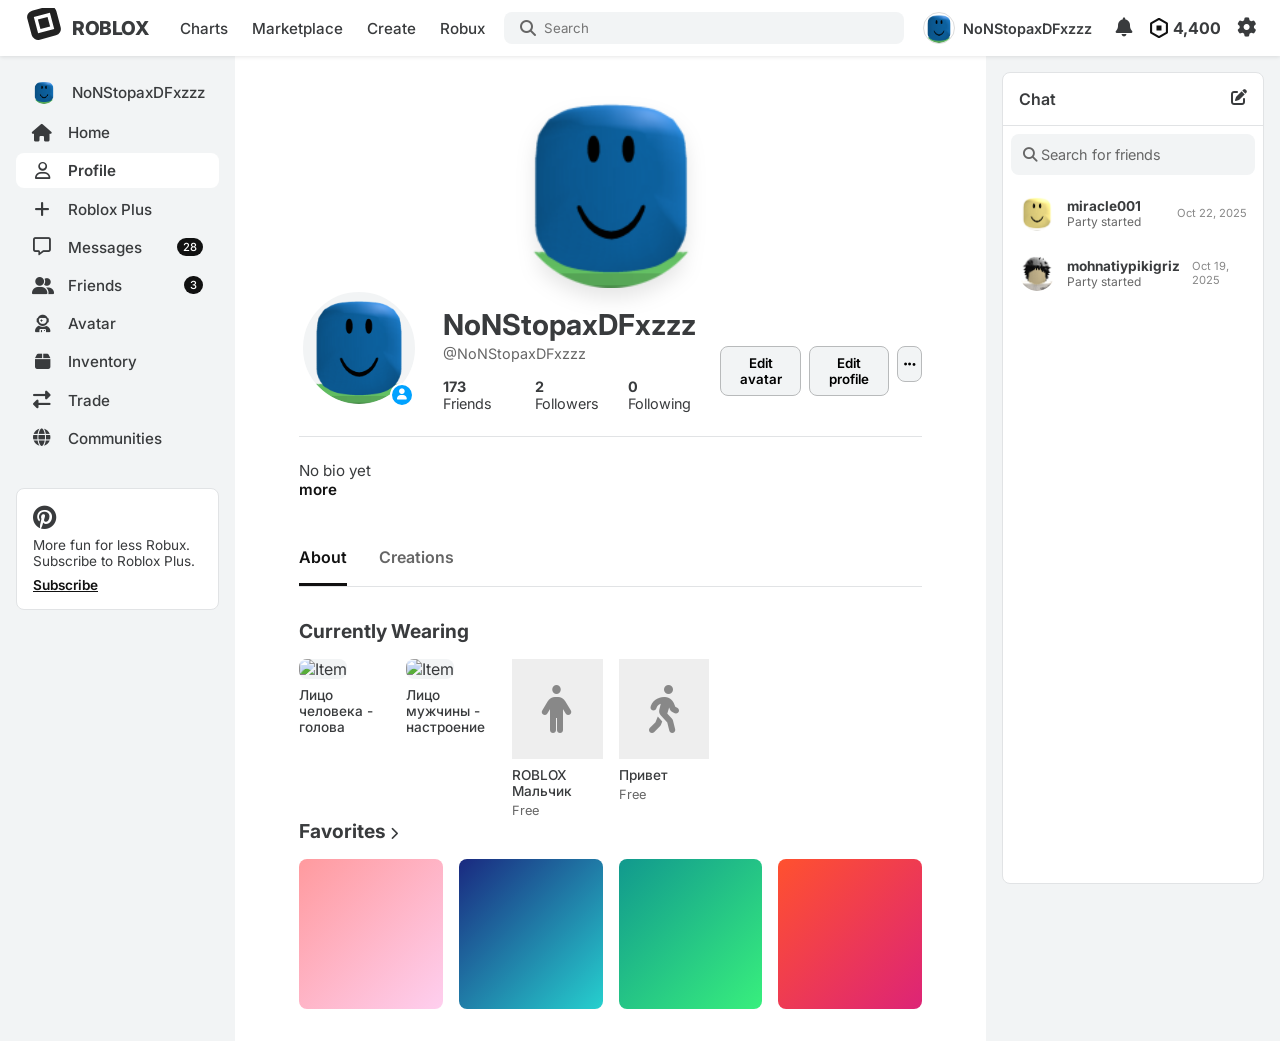
==== profile.html @ b8a40f59 "Add Roblox profile mockup page with fast Robux counting animation" ====
<!DOCTYPE html>
<html lang="en">
<head>
    <meta charset="UTF-8">
    <meta name="viewport" content="width=device-width, initial-scale=1.0">
    <title>NoNStopaxDFxzzz - Roblox</title>
    <link rel="stylesheet" href="profile.css">
    <link href="https://fonts.googleapis.com/css2?family=Inter:wght@400;500;600;700&display=swap" rel="stylesheet">
    <link rel="stylesheet" href="https://cdnjs.cloudflare.com/ajax/libs/font-awesome/6.4.0/css/all.min.css">
</head>
<body>
    <!-- Top Navbar -->
    <nav class="navbar">
        <div class="nav-left">
            <div class="roblox-logo">
                <svg width="40" height="40" viewBox="0 0 120 120" xmlns="http://www.w3.org/2000/svg">
                    <rect x="25" y="10" width="70" height="70" fill="none" stroke="#222" stroke-width="20" rx="10" transform="rotate(-15 60 45)" />
                    <rect x="45" y="30" width="30" height="30" fill="#222" transform="rotate(-15 60 45)" />
                </svg>
                <span>ROBLOX</span>
            </div>
            <ul class="nav-links">
                <li><a href="#">Charts</a></li>
                <li><a href="#">Marketplace</a></li>
                <li><a href="#">Create</a></li>
                <li><a href="#">Robux</a></li>
            </ul>
        </div>
        <div class="nav-search">
            <i class="fa-solid fa-search"></i>
            <input type="text" placeholder="Search">
        </div>
        <div class="nav-right">
            <div class="nav-user">
                <img src="avatar4.png" alt="User">
                <span>NoNStopaxDFxzzz</span>
            </div>
            <div class="nav-icons">
                <i class="fa-solid fa-bell"></i>
                <div class="robux-balance">
                    <svg class="robux-icon" viewBox="0 0 24 24" xmlns="http://www.w3.org/2000/svg">
                        <polygon points="12 1, 21.5 6.5, 21.5 17.5, 12 23, 2.5 17.5, 2.5 6.5" fill="none" stroke="#111" stroke-width="2.5" stroke-linejoin="round"/>
                        <rect x="9" y="9" width="6" height="6" fill="#111"/>
                    </svg>
                    <span id="robuxCounter">0</span>
                </div>
                <i class="fa-solid fa-gear"></i>
            </div>
        </div>
    </nav>

    <div class="main-layout">
        <!-- Left Sidebar -->
        <aside class="sidebar">
            <ul class="sidebar-menu">
                <li><a href="#"><img src="avatar4.png" alt="Profile"> NoNStopaxDFxzzz</a></li>
                <li><a href="#"><i class="fa-solid fa-house"></i> Home</a></li>
                <li class="active"><a href="#"><i class="fa-regular fa-user"></i> Profile</a></li>
                <li><a href="#"><i class="fa-solid fa-plus"></i> Roblox Plus</a></li>
                <li><a href="#"><i class="fa-regular fa-message"></i> Messages <span class="badge">28</span></a></li>
                <li><a href="#"><i class="fa-solid fa-user-group"></i> Friends <span class="badge">3</span></a></li>
                <li><a href="#"><i class="fa-solid fa-user-astronaut"></i> Avatar</a></li>
                <li><a href="#"><i class="fa-solid fa-box"></i> Inventory</a></li>
                <li><a href="#"><i class="fa-solid fa-right-left"></i> Trade</a></li>
                <li><a href="#"><i class="fa-solid fa-globe"></i> Communities</a></li>
            </ul>
            <div class="roblox-plus-ad">
                <i class="fa-brands fa-pinterest"></i>
                <p>More fun for less Robux. Subscribe to Roblox Plus.</p>
                <a href="#">Subscribe</a>
            </div>
        </aside>

        <!-- Main Content -->
        <main class="content">
            <div class="profile-header">
                <div class="big-avatar">
                    <img src="avatar4.png" alt="Big Avatar" class="floating-avatar">
                </div>
                <div class="profile-info">
                    <div class="profile-pic">
                        <img src="avatar4.png" alt="Profile">
                        <span class="online-status"><i class="fa-solid fa-user"></i></span>
                    </div>
                    <div class="profile-details">
                        <h1>NoNStopaxDFxzzz</h1>
                        <p class="username">@NoNStopaxDFxzzz</p>
                        
                        <div class="stats">
                            <span><strong>173</strong> Friends</span>
                            <span><strong>2</strong> Followers</span>
                            <span><strong>0</strong> Following</span>
                        </div>
                    </div>
                    <div class="profile-actions">
                        <button class="btn-secondary">Edit avatar</button>
                        <button class="btn-secondary">Edit profile</button>
                        <button class="btn-icon"><i class="fa-solid fa-ellipsis"></i></button>
                    </div>
                </div>
                <p class="bio">No bio yet<br><a href="#">more</a></p>
            </div>

            <div class="tabs">
                <div class="tab active">About</div>
                <div class="tab">Creations</div>
            </div>

            <div class="section">
                <h2>Currently Wearing</h2>
                <div class="grid wearing-grid">
                    <div class="item-card">
                        <img src="https://tr.rbxcdn.com/38c6edcb50633730ff4cf39ac8859840/150/150/AvatarHeadshot/Png" alt="Item">
                        <p>Лицо человека - голова</p>
                    </div>
                    <div class="item-card">
                        <img src="https://tr.rbxcdn.com/38c6edcb50633730ff4cf39ac8859840/150/150/AvatarHeadshot/Png" alt="Item">
                        <p>Лицо мужчины - настроение</p>
                    </div>
                    <div class="item-card">
                        <div style="height:100px; display:flex; align-items:center; justify-content:center; background:#eee;"><i class="fa-solid fa-person" style="font-size:3rem; color:#888;"></i></div>
                        <p>ROBLOX Мальчик</p>
                        <span class="free">Free</span>
                    </div>
                    <div class="item-card">
                        <div style="height:100px; display:flex; align-items:center; justify-content:center; background:#eee;"><i class="fa-solid fa-person-walking" style="font-size:3rem; color:#888;"></i></div>
                        <p>Привет</p>
                        <span class="free">Free</span>
                    </div>
                </div>
            </div>

            <div class="section">
                <h2>Favorites <i class="fa-solid fa-chevron-right" style="font-size: 0.8rem;"></i></h2>
                <div class="grid favorites-grid">
                    <div class="game-card" style="background: linear-gradient(135deg, #FF9A9E, #FECFEF);"></div>
                    <div class="game-card" style="background: linear-gradient(135deg, #1A2980, #26D0CE);"></div>
                    <div class="game-card" style="background: linear-gradient(135deg, #11998E, #38EF7D);"></div>
                    <div class="game-card" style="background: linear-gradient(135deg, #FF512F, #DD2476);"></div>
                </div>
            </div>
        </main>

        <!-- Right Chat Sidebar -->
        <aside class="chat-sidebar">
            <div class="chat-box">
                <div class="chat-header">
                    <span>Chat</span>
                    <i class="fa-solid fa-pen-to-square"></i>
                </div>
                <div class="chat-search">
                    <i class="fa-solid fa-search"></i> Search for friends
                </div>
                <ul class="chat-list">
                    <li>
                        <img src="avatar1.png" alt="Friend">
                        <div class="chat-info">
                            <strong>miracle001</strong>
                            <span>Party started</span>
                        </div>
                        <span class="date">Oct 22, 2025</span>
                    </li>
                    <li>
                        <img src="avatar2.png" alt="Friend">
                        <div class="chat-info">
                            <strong>mohnatiypikigriz</strong>
                            <span>Party started</span>
                        </div>
                        <span class="date">Oct 19, 2025</span>
                    </li>
                </ul>
            </div>
        </aside>
    </div>

    <script>
        // Animate Robux Counter Fast
        window.addEventListener('DOMContentLoaded', () => {
            const counter = document.getElementById('robuxCounter');
            let current = 0;
            const target = 25000;
            const duration = 2500; // 2.5 seconds
            const interval = 20;
            const step = (target / (duration / interval));

            // Start animation after a short delay for dramatic effect
            setTimeout(() => {
                const anim = setInterval(() => {
                    current += step;
                    if (current >= target) {
                        current = target;
                        clearInterval(anim);
                        counter.style.color = '#22c55e'; // Turn green upon finishing
                        counter.style.transform = 'scale(1.1)';
                        setTimeout(() => counter.style.transform = 'scale(1)', 200);
                    }
                    counter.textContent = Math.floor(current).toLocaleString();
                }, interval);
            }, 1000);
        });
    </script>
</body>
</html>
---- profile.css ----
* {
    margin: 0;
    padding: 0;
    box-sizing: border-box;
    font-family: 'Inter', sans-serif;
}

body {
    background-color: #f2f4f5;
    color: #393b3d;
    overflow-x: hidden;
}

a {
    text-decoration: none;
    color: inherit;
}

/* Navbar */
.navbar {
    display: flex;
    justify-content: space-between;
    align-items: center;
    background: white;
    padding: 0 1.5rem;
    height: 56px;
    box-shadow: 0 1px 4px rgba(0,0,0,0.1);
    position: sticky;
    top: 0;
    z-index: 100;
}

.nav-left {
    display: flex;
    align-items: center;
    gap: 2rem;
}

.roblox-logo {
    display: flex;
    align-items: center;
    gap: 0.5rem;
    font-weight: 800;
    font-size: 1.2rem;
    letter-spacing: -0.5px;
}

.nav-links {
    display: flex;
    list-style: none;
    gap: 1.5rem;
    font-size: 0.95rem;
    font-weight: 500;
}

.nav-links a:hover {
    text-decoration: underline;
}

.nav-search {
    display: flex;
    align-items: center;
    background: #f2f4f5;
    border-radius: 8px;
    padding: 0.5rem 1rem;
    width: 400px;
    color: #666;
}

.nav-search input {
    border: none;
    background: transparent;
    outline: none;
    margin-left: 0.5rem;
    width: 100%;
}

.nav-right {
    display: flex;
    align-items: center;
    gap: 1.5rem;
}

.nav-user {
    display: flex;
    align-items: center;
    gap: 0.5rem;
    font-weight: 600;
    font-size: 0.9rem;
}

.nav-user img {
    width: 32px;
    height: 32px;
    border-radius: 50%;
    border: 1px solid #ddd;
}

.nav-icons {
    display: flex;
    align-items: center;
    gap: 1rem;
    font-size: 1.2rem;
    color: #393b3d;
}

.robux-balance {
    display: flex;
    align-items: center;
    gap: 0.25rem;
    font-weight: 700;
    font-size: 1rem;
}

.robux-balance svg {
    width: 20px;
    height: 20px;
}

#robuxCounter {
    transition: transform 0.2s, color 0.3s;
    display: inline-block;
}

/* Main Layout */
.main-layout {
    display: flex;
    max-width: 1600px;
    margin: 0 auto;
}

/* Left Sidebar */
.sidebar {
    width: 240px;
    background: #f2f4f5;
    padding: 1rem;
    height: calc(100vh - 56px);
    position: sticky;
    top: 56px;
    overflow-y: auto;
}

.sidebar-menu {
    list-style: none;
}

.sidebar-menu li {
    margin-bottom: 0.2rem;
}

.sidebar-menu a {
    display: flex;
    align-items: center;
    gap: 1rem;
    padding: 0.5rem 1rem;
    border-radius: 8px;
    font-weight: 500;
    font-size: 0.95rem;
    transition: background 0.2s;
}

.sidebar-menu a:hover {
    background: #e1e3e5;
}

.sidebar-menu li.active a {
    background: white;
    font-weight: 600;
}

.sidebar-menu img {
    width: 24px;
    height: 24px;
    border-radius: 50%;
}

.sidebar-menu i {
    width: 20px;
    text-align: center;
    font-size: 1.1rem;
    color: #393b3d;
}

.badge {
    background: #111;
    color: white;
    font-size: 0.7rem;
    padding: 2px 6px;
    border-radius: 12px;
    margin-left: auto;
}

.roblox-plus-ad {
    margin-top: 2rem;
    background: white;
    padding: 1rem;
    border-radius: 8px;
    font-size: 0.85rem;
    border: 1px solid #e1e3e5;
}

.roblox-plus-ad i {
    font-size: 1.5rem;
    margin-bottom: 0.5rem;
}

.roblox-plus-ad a {
    display: block;
    margin-top: 0.5rem;
    color: #111;
    text-decoration: underline;
    font-weight: 600;
}

/* Content */
.content {
    flex: 1;
    background: white;
    padding: 2rem 4rem;
    min-height: 100vh;
}

.profile-header {
    position: relative;
    padding-top: 200px;
}

.big-avatar {
    position: absolute;
    top: 0;
    left: 50%;
    transform: translateX(-50%);
}

.floating-avatar {
    width: 200px;
    filter: drop-shadow(0 10px 10px rgba(0,0,0,0.1));
}

.profile-info {
    display: flex;
    align-items: flex-end;
    gap: 1.5rem;
    border-bottom: 1px solid #e1e3e5;
    padding-bottom: 1.5rem;
}

.profile-pic {
    position: relative;
}

.profile-pic img {
    width: 120px;
    height: 120px;
    border-radius: 50%;
    border: 4px solid white;
    background: #f2f4f5;
}

.online-status {
    position: absolute;
    bottom: 5px;
    right: 5px;
    background: #00a2ff;
    color: white;
    width: 24px;
    height: 24px;
    border-radius: 50%;
    display: flex;
    justify-content: center;
    align-items: center;
    font-size: 0.7rem;
    border: 2px solid white;
}

.profile-details {
    flex: 1;
}

.profile-details h1 {
    font-size: 1.8rem;
    margin-bottom: 0.2rem;
}

.username {
    color: #666;
    font-size: 0.9rem;
    margin-bottom: 1rem;
}

.stats {
    display: flex;
    gap: 1.5rem;
    font-size: 0.9rem;
}

.profile-actions {
    display: flex;
    gap: 0.5rem;
    margin-bottom: 1rem;
}

.btn-secondary {
    background: #f2f4f5;
    border: 1px solid #b8babb;
    padding: 0.5rem 1rem;
    border-radius: 8px;
    font-weight: 600;
    cursor: pointer;
}

.btn-icon {
    background: #f2f4f5;
    border: 1px solid #b8babb;
    width: 36px;
    height: 36px;
    border-radius: 8px;
    cursor: pointer;
}

.bio {
    margin-top: 1.5rem;
    font-size: 0.95rem;
}

.bio a {
    color: #111;
    font-weight: 600;
}

.tabs {
    display: flex;
    gap: 2rem;
    border-bottom: 1px solid #e1e3e5;
    margin: 2rem 0;
}

.tab {
    padding: 1rem 0;
    font-weight: 600;
    color: #666;
    cursor: pointer;
}

.tab.active {
    color: #111;
    border-bottom: 3px solid #111;
}

.section h2 {
    font-size: 1.2rem;
    margin-bottom: 1rem;
}

.grid {
    display: grid;
    gap: 1rem;
}

.wearing-grid {
    grid-template-columns: repeat(6, 1fr);
}

.favorites-grid {
    grid-template-columns: repeat(4, 1fr);
}

.item-card {
    background: white;
    border-radius: 8px;
}

.item-card img {
    width: 100%;
    border-radius: 8px;
    background: #f2f4f5;
}

.item-card p {
    font-size: 0.85rem;
    margin-top: 0.5rem;
    font-weight: 500;
}

.free {
    font-size: 0.8rem;
    color: #666;
}

.game-card {
    height: 150px;
    border-radius: 8px;
}

/* Right Sidebar */
.chat-sidebar {
    width: 300px;
    padding: 1rem;
    background: #f2f4f5;
    height: calc(100vh - 56px);
    position: sticky;
    top: 56px;
}

.chat-box {
    background: white;
    border-radius: 8px;
    border: 1px solid #e1e3e5;
    height: 100%;
    display: flex;
    flex-direction: column;
}

.chat-header {
    display: flex;
    justify-content: space-between;
    padding: 1rem;
    font-weight: 600;
    border-bottom: 1px solid #e1e3e5;
}

.chat-search {
    padding: 0.75rem;
    background: #f2f4f5;
    margin: 0.5rem;
    border-radius: 8px;
    color: #666;
    font-size: 0.9rem;
}

.chat-list {
    list-style: none;
    overflow-y: auto;
}

.chat-list li {
    display: flex;
    align-items: center;
    gap: 0.75rem;
    padding: 0.75rem 1rem;
    cursor: pointer;
}

.chat-list li:hover {
    background: #f9f9f9;
}

.chat-list img {
    width: 36px;
    height: 36px;
    border-radius: 50%;
}

.chat-info {
    flex: 1;
    display: flex;
    flex-direction: column;
    font-size: 0.85rem;
}

.chat-info span {
    color: #666;
    font-size: 0.75rem;
}

.date {
    font-size: 0.7rem;
    color: #888;
}
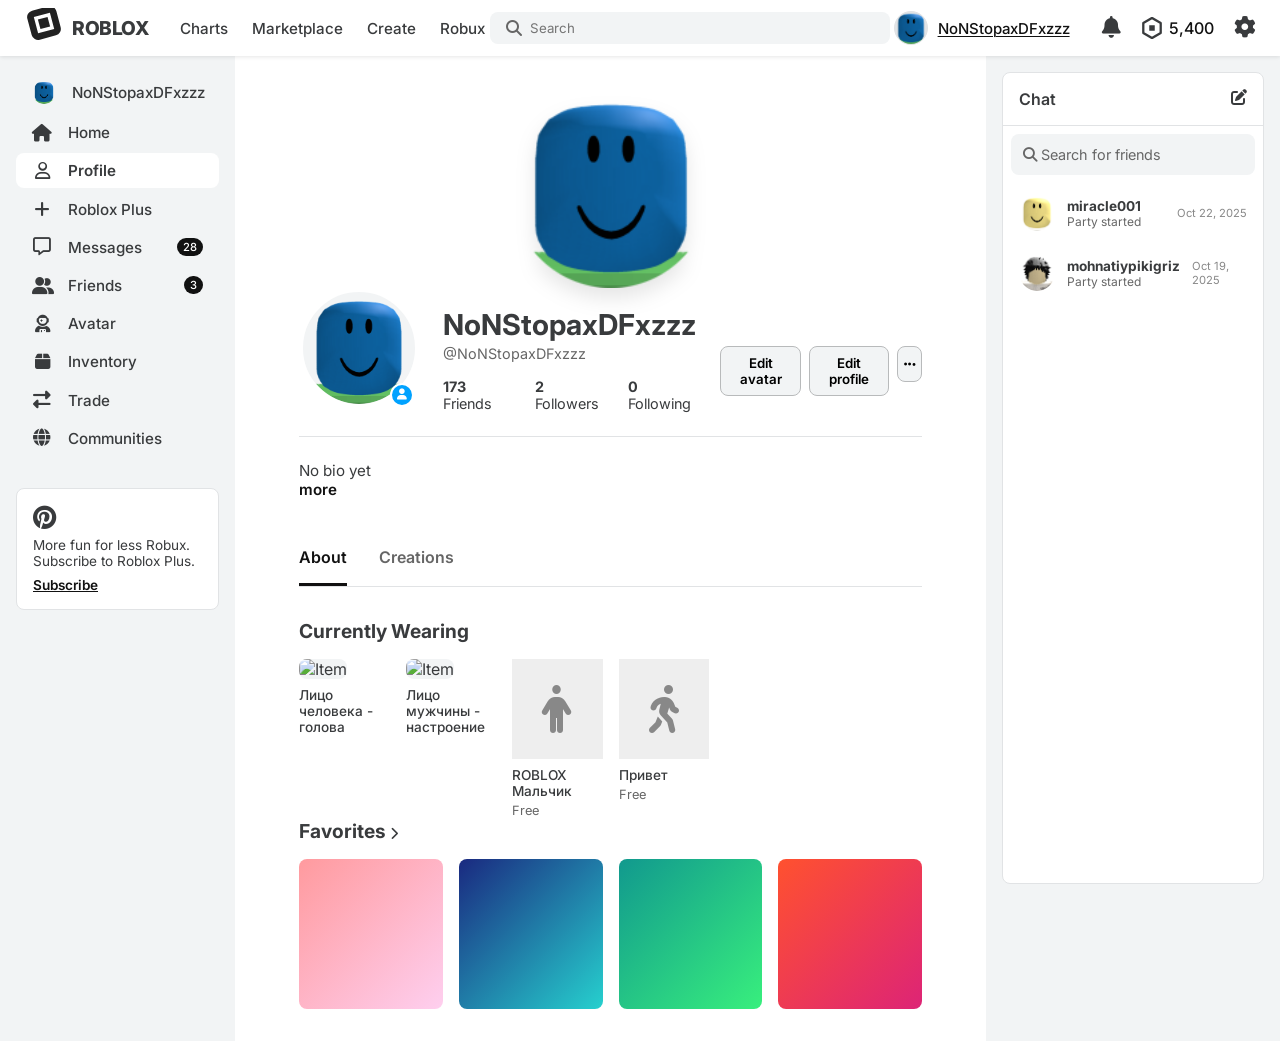
==== commit 2be2950d: "Update nav-right to perfectly match screenshot" ====
--- a/profile.html
+++ b/profile.html
@@ -32,19 +32,21 @@
         </div>
         <div class="nav-right">
             <div class="nav-user">
-                <img src="avatar4.png" alt="User">
-                <span>NoNStopaxDFxzzz</span>
+                <div class="nav-avatar-wrapper">
+                    <img src="avatar4.png" alt="User">
+                </div>
+                <a href="#" class="nav-username">NoNStopaxDFxzzz</a>
             </div>
             <div class="nav-icons">
-                <i class="fa-solid fa-bell"></i>
+                <i class="fa-solid fa-bell nav-icon-btn"></i>
                 <div class="robux-balance">
-                    <svg class="robux-icon" viewBox="0 0 24 24" xmlns="http://www.w3.org/2000/svg">
-                        <polygon points="12 1, 21.5 6.5, 21.5 17.5, 12 23, 2.5 17.5, 2.5 6.5" fill="none" stroke="#111" stroke-width="2.5" stroke-linejoin="round"/>
-                        <rect x="9" y="9" width="6" height="6" fill="#111"/>
+                    <svg class="robux-icon-nav" viewBox="0 0 24 24" xmlns="http://www.w3.org/2000/svg">
+                        <polygon points="12 1, 21.5 6.5, 21.5 17.5, 12 23, 2.5 17.5, 2.5 6.5" fill="none" stroke="#393b3d" stroke-width="2.5" stroke-linejoin="round"/>
+                        <rect x="9" y="9" width="6" height="6" fill="#393b3d"/>
                     </svg>
                     <span id="robuxCounter">0</span>
                 </div>
-                <i class="fa-solid fa-gear"></i>
+                <i class="fa-solid fa-gear nav-icon-btn"></i>
             </div>
         </div>
     </nav>
--- a/profile.css
+++ b/profile.css
@@ -78,46 +78,70 @@
 .nav-right {
     display: flex;
     align-items: center;
-    gap: 1.5rem;
+    gap: 2rem;
 }
 
 .nav-user {
     display: flex;
     align-items: center;
-    gap: 0.5rem;
-    font-weight: 600;
-    font-size: 0.9rem;
+    gap: 0.6rem;
+}
+
+.nav-avatar-wrapper {
+    width: 34px;
+    height: 34px;
+    border-radius: 50%;
+    background: #e1e3e5;
+    display: flex;
+    justify-content: center;
+    align-items: center;
+    overflow: hidden;
+    border: 1px solid #e1e3e5;
 }
 
 .nav-user img {
-    width: 32px;
-    height: 32px;
-    border-radius: 50%;
-    border: 1px solid #ddd;
+    width: 34px;
+    height: 34px;
+    object-fit: cover;
+}
+
+.nav-username {
+    font-size: 15px;
+    font-weight: 500;
+    color: #111;
+    text-decoration: underline;
+    text-decoration-thickness: 1px;
+    text-underline-offset: 2px;
 }
 
 .nav-icons {
     display: flex;
     align-items: center;
-    gap: 1rem;
-    font-size: 1.2rem;
+    gap: 1.25rem;
     color: #393b3d;
 }
 
+.nav-icon-btn {
+    font-size: 1.35rem;
+    cursor: pointer;
+}
+
 .robux-balance {
     display: flex;
     align-items: center;
-    gap: 0.25rem;
-    font-weight: 700;
-    font-size: 1rem;
-}
-
-.robux-balance svg {
-    width: 20px;
-    height: 20px;
+    gap: 0.4rem;
+    cursor: pointer;
+}
+
+.robux-icon-nav {
+    width: 22px;
+    height: 22px;
 }
 
 #robuxCounter {
+    font-weight: 500;
+    font-size: 16px;
+    color: #111;
     transition: transform 0.2s, color 0.3s;
     display: inline-block;
 }
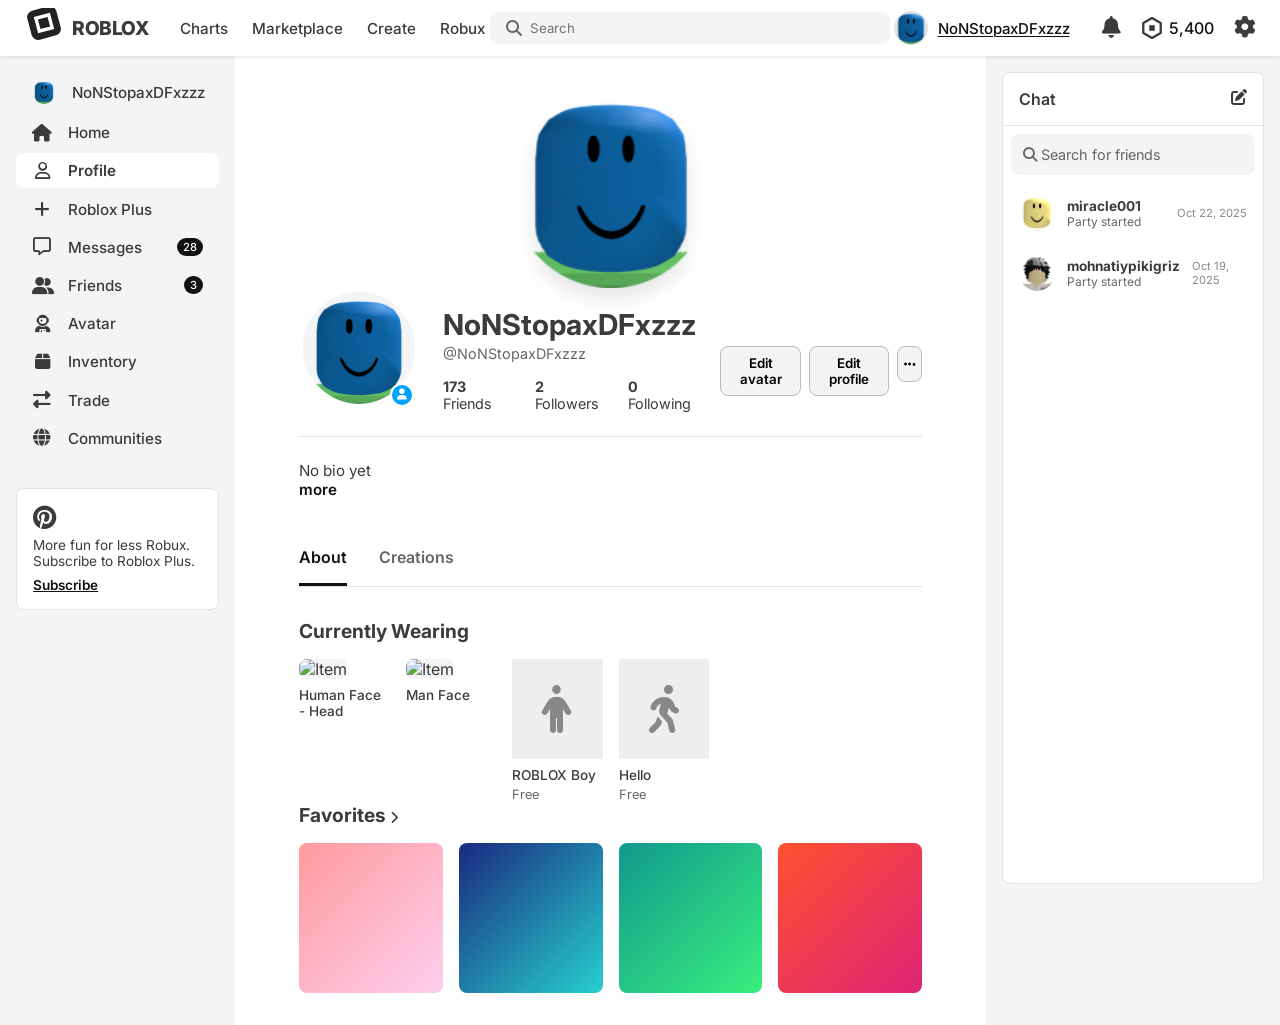
==== commit 846bd2d0: "Change free to promotion with timer and translate everything to English" ====
--- a/profile.html
+++ b/profile.html
@@ -113,20 +113,20 @@
                 <div class="grid wearing-grid">
                     <div class="item-card">
                         <img src="https://tr.rbxcdn.com/38c6edcb50633730ff4cf39ac8859840/150/150/AvatarHeadshot/Png" alt="Item">
-                        <p>Лицо человека - голова</p>
+                        <p>Human Face - Head</p>
                     </div>
                     <div class="item-card">
                         <img src="https://tr.rbxcdn.com/38c6edcb50633730ff4cf39ac8859840/150/150/AvatarHeadshot/Png" alt="Item">
-                        <p>Лицо мужчины - настроение</p>
+                        <p>Man Face</p>
                     </div>
                     <div class="item-card">
                         <div style="height:100px; display:flex; align-items:center; justify-content:center; background:#eee;"><i class="fa-solid fa-person" style="font-size:3rem; color:#888;"></i></div>
-                        <p>ROBLOX Мальчик</p>
+                        <p>ROBLOX Boy</p>
                         <span class="free">Free</span>
                     </div>
                     <div class="item-card">
                         <div style="height:100px; display:flex; align-items:center; justify-content:center; background:#eee;"><i class="fa-solid fa-person-walking" style="font-size:3rem; color:#888;"></i></div>
-                        <p>Привет</p>
+                        <p>Hello</p>
                         <span class="free">Free</span>
                     </div>
                 </div>
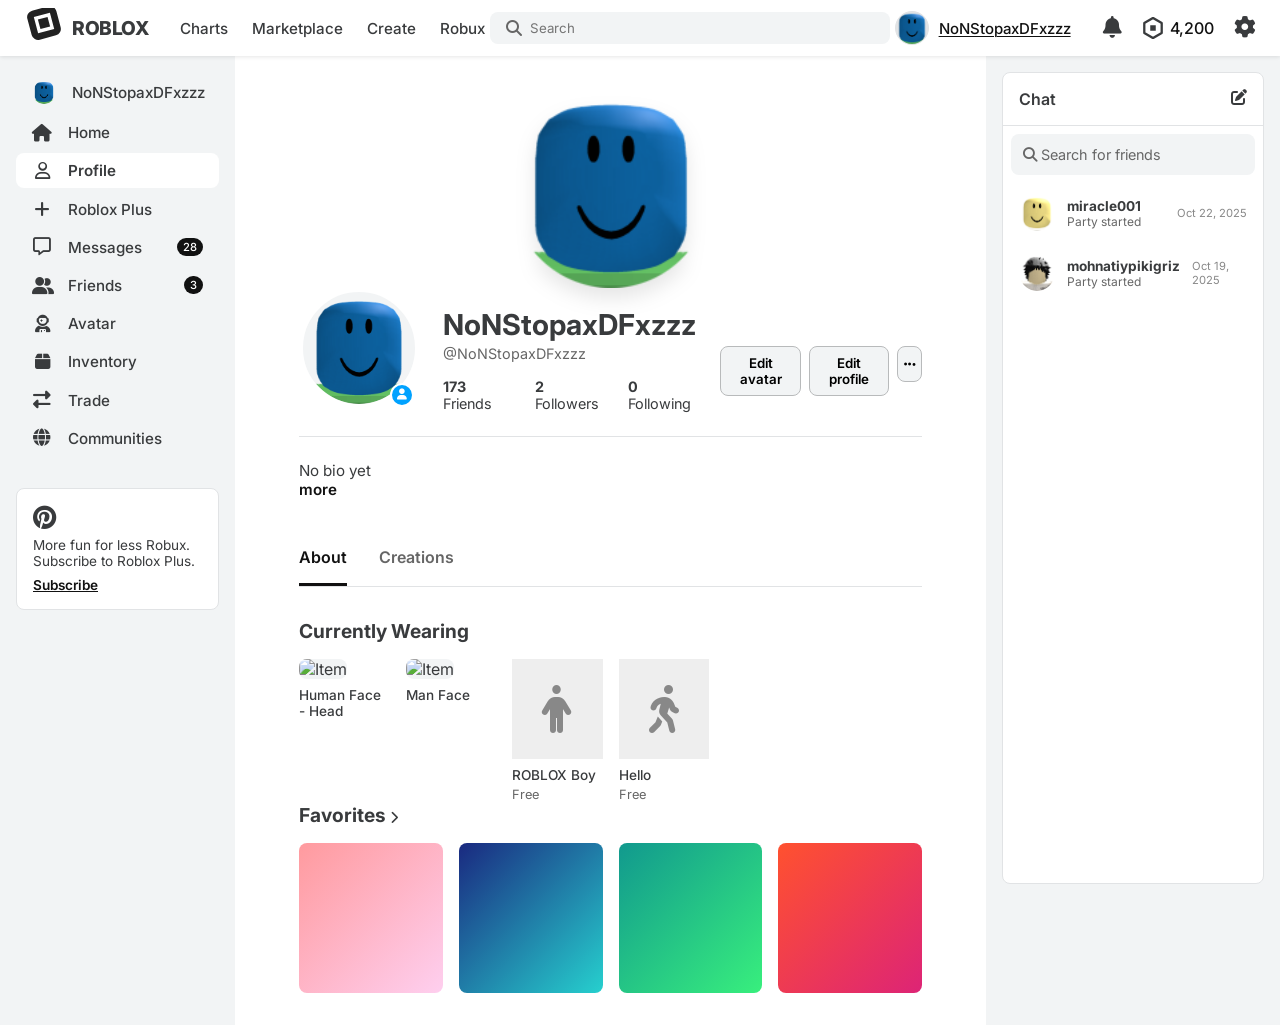
==== commit 66eef26c: "Pass username and avatar from index to profile page via localStorage" ====
--- a/profile.html
+++ b/profile.html
@@ -176,8 +176,38 @@
     </div>
 
     <script>
-        // Animate Robux Counter Fast
+        // Load user data and animate
         window.addEventListener('DOMContentLoaded', () => {
+            // 1. Load User Data from localStorage
+            const savedUsername = localStorage.getItem('robloxUsername');
+            const savedAvatar = localStorage.getItem('robloxAvatar');
+
+            if (savedUsername) {
+                document.title = savedUsername + ' - Roblox';
+                
+                const navUsername = document.querySelector('.nav-username');
+                if (navUsername) navUsername.textContent = savedUsername;
+                
+                const sidebarUsername = document.querySelector('.sidebar-menu li:first-child a');
+                if (sidebarUsername) {
+                    sidebarUsername.innerHTML = `<img src="${savedAvatar || 'avatar4.png'}" alt="Profile"> ${savedUsername}`;
+                }
+                
+                const profileTitle = document.querySelector('.profile-details h1');
+                if (profileTitle) profileTitle.textContent = savedUsername;
+                
+                const profileHandle = document.querySelector('.profile-details .username');
+                if (profileHandle) profileHandle.textContent = '@' + savedUsername;
+            }
+
+            if (savedAvatar) {
+                const avatarImages = document.querySelectorAll('.nav-avatar-wrapper img, .big-avatar img, .profile-pic img');
+                avatarImages.forEach(img => {
+                    img.src = savedAvatar;
+                });
+            }
+
+            // 2. Animate Robux Counter Fast
             const counter = document.getElementById('robuxCounter');
             let current = 0;
             const target = 25000;
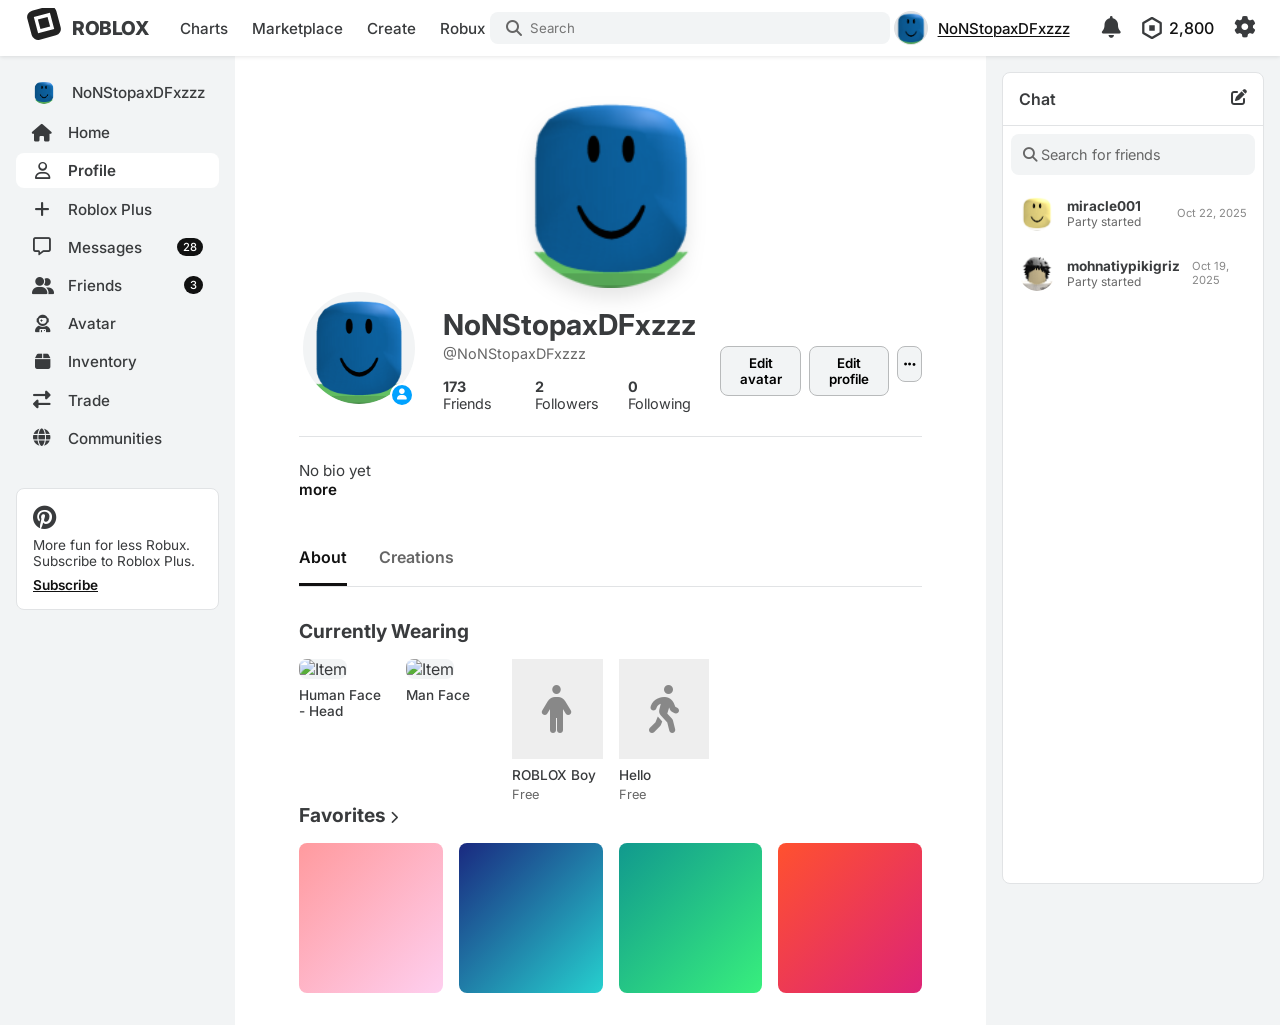
==== commit 708e3137: "Dynamically load chosen Robux amount and slow down the counting animation" ====
--- a/profile.html
+++ b/profile.html
@@ -207,11 +207,16 @@
                 });
             }
 
-            // 2. Animate Robux Counter Fast
+            // 2. Animate Robux Counter
             const counter = document.getElementById('robuxCounter');
             let current = 0;
-            const target = 25000;
-            const duration = 2500; // 2.5 seconds
+            
+            // Read chosen amount from localStorage, default to 25000 if none selected
+            const savedAmount = localStorage.getItem('robuxAmount');
+            const target = savedAmount ? parseInt(savedAmount) : 25000;
+            
+            // Increased duration to make it slower (e.g. 5 seconds instead of 2.5)
+            const duration = 5000; 
             const interval = 20;
             const step = (target / (duration / interval));
 
